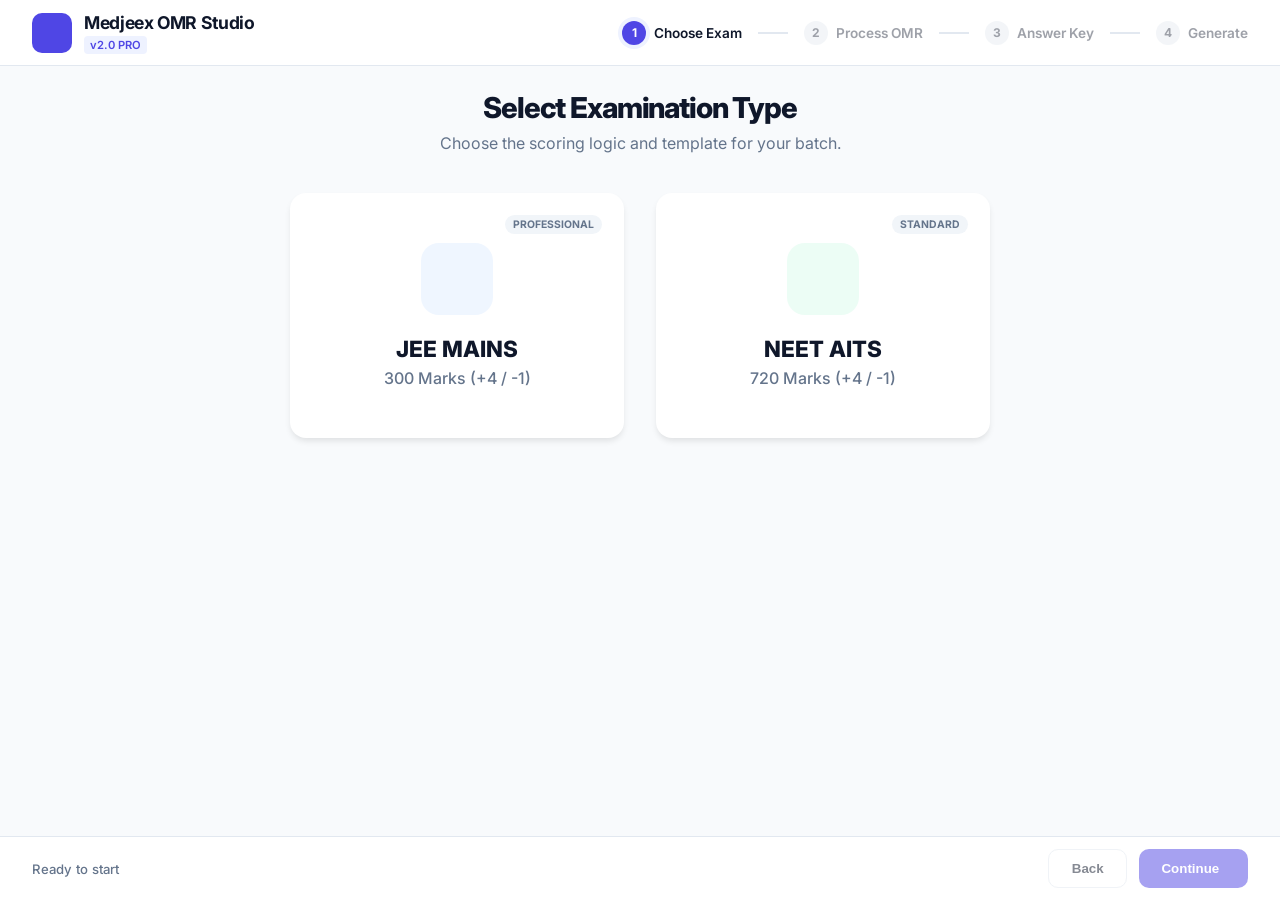
==== studio/index.html @ b01ce45a "feat: complete OMR studio with real-time calibration, template-based PDF generation, and frontend sc" ====
<!DOCTYPE html>
<html lang="en">
<head>
    <meta charset="UTF-8">
    <meta name="viewport" content="width=device-width, initial-scale=1.0">
    <title>Medjeex OMR Studio</title>
    <link href="https://fonts.googleapis.com/css2?family=Inter:wght@400;500;600;700;800&display=swap" rel="stylesheet">
    <script src="https://unpkg.com/lucide@latest"></script>
    <link rel="stylesheet" href="style.css">
</head>
<body>
    <div id="app" class="app-container">
        <!-- Header & Stepper -->
        <header class="header">
            <div class="brand">
                <div class="logo"><i data-lucide="scan-line"></i></div>
                <div class="brand-text">
                    <h1>Medjeex OMR Studio</h1>
                    <span class="version">v2.0 PRO</span>
                </div>
            </div>
            <nav class="stepper">
                <div class="step active" data-step="1">
                    <span class="step-num">1</span>
                    <span class="step-lbl">Choose Exam</span>
                </div>
                <div class="step-line"></div>
                <div class="step" data-step="2">
                    <span class="step-num">2</span>
                    <span class="step-lbl">Process OMR</span>
                </div>
                <div class="step-line"></div>
                <div class="step" data-step="3">
                    <span class="step-num">3</span>
                    <span class="step-lbl">Answer Key</span>
                </div>
                <div class="step-line"></div>
                <div class="step" data-step="4">
                    <span class="step-num">4</span>
                    <span class="step-lbl">Generate</span>
                </div>
            </nav>
        </header>

        <!-- Main Workspace -->
        <main id="main-content" class="content">
            <!-- Step 1: Choose Exam -->
            <section id="step-1" class="step-section active">
                <div class="section-header">
                    <h2>Select Examination Type</h2>
                    <p>Choose the scoring logic and template for your batch.</p>
                </div>
                <div class="exam-grid">
                    <div class="exam-card" onclick="selectExam('JEE')">
                        <div class="exam-icon jee"><i data-lucide="atom"></i></div>
                        <h3>JEE MAINS</h3>
                        <p>300 Marks (+4 / -1)</p>
                        <div class="badge">Professional</div>
                    </div>
                    <div class="exam-card" onclick="selectExam('NEET')">
                        <div class="exam-icon neet"><i data-lucide="microscope"></i></div>
                        <h3>NEET AITS</h3>
                        <p>720 Marks (+4 / -1)</p>
                        <div class="badge">Standard</div>
                    </div>
                </div>
            </section>

            <!-- Step 2: Process OMR -->
            <section id="step-2" class="step-section">
                <div class="process-layout">
                    <!-- Col 1: File Sidebar -->
                    <aside class="file-sidebar">
                        <div id="drop-zone" class="drop-zone">
                            <i data-lucide="upload-cloud"></i>
                            <p>Drop OMR scans here</p>
                            <input type="file" id="file-input" multiple accept="image/*" hidden>
                            <button class="btn-ghost" onclick="document.getElementById('file-input').click()">Browse Files</button>
                        </div>
                        <div class="sidebar-meta">
                            <span class="sidebar-title">BATCH FILES</span>
                            <span id="file-count" class="file-count-badge">0</span>
                        </div>
                        <div id="file-list" class="file-list"></div>
                    </aside>

                    <!-- Col 2: OMR Preview -->
                    <div class="preview-col">
                        <div class="preview-topbar">
                            <h3 id="current-filename">No File Selected</h3>
                            <div class="zoom-controls">
                                <button class="zoom-btn" onclick="zoomIn()" title="Zoom In"><i data-lucide="zoom-in"></i></button>
                                <span id="zoom-level" class="zoom-label">100%</span>
                                <button class="zoom-btn" onclick="zoomOut()" title="Zoom Out"><i data-lucide="zoom-out"></i></button>
                                <button class="zoom-btn" onclick="zoomReset()" title="Fit"><i data-lucide="maximize-2"></i></button>
                            </div>
                        </div>
                        <div class="preview-viewport" id="preview-viewport">
                            <div id="loader" class="loader-overlay hidden">
                                <div class="spinner"></div>
                                <p>Processing...</p>
                            </div>
                            <div id="zoom-container" class="zoom-container">
                                <img id="omr-preview" src="" alt="Upload an OMR scan to begin" draggable="false">
                            </div>
                        </div>
                        <div class="calibration-bar">
                            <div class="cal-group">
                                <label>X Shift</label>
                                <input type="number" value="0" id="shift-x" class="cal-input">
                            </div>
                            <div class="cal-group">
                                <label>Y Shift</label>
                                <input type="number" value="0" id="shift-y" class="cal-input">
                            </div>
                            <button class="btn-primary compact" onclick="reprocessImage()">
                                <i data-lucide="refresh-cw"></i> Reprocess
                            </button>
                            <button class="btn-secondary compact" onclick="applyToAll()">Apply All</button>
                        </div>
                    </div>

                    <!-- Col 3: Answer Panel -->
                    <div class="answer-col">
                        <div class="answer-topbar">
                            <div class="answer-title">
                                <i data-lucide="clipboard-list"></i>
                                <span>Detected Answers</span>
                            </div>
                            <button class="btn-save" onclick="saveAnswerEdits()">
                                <i data-lucide="save"></i> Save
                            </button>
                        </div>
                        <div id="answer-panel" class="answer-panel">
                            <div class="answer-empty">
                                <i data-lucide="scan"></i>
                                <p>Upload and process an OMR sheet to see detected answers here.</p>
                            </div>
                        </div>
                    </div>
                </div>
            </section>

            <!-- Step 3: Answer Key -->
            <section id="step-3" class="step-section">
                <div class="section-header">
                    <h2>Upload Answer Key</h2>
                    <p>Upload a JSON file with the correct answers for scoring.</p>
                </div>
                <div class="answer-key-workspace">
                    <div id="key-upload-zone" class="key-upload-zone">
                        <i data-lucide="file-json"></i>
                        <h3>Drop Answer Key JSON</h3>
                        <p>or click to browse</p>
                        <input type="file" id="key-file-input" accept=".json" hidden>
                        <button class="btn-ghost" onclick="document.getElementById('key-file-input').click()">Choose File</button>
                    </div>
                    <div id="key-preview" class="key-preview hidden">
                        <div class="key-preview-header">
                            <div class="key-file-info">
                                <i data-lucide="check-circle-2" class="text-success"></i>
                                <span id="key-filename">answer_key.json</span>
                            </div>
                            <button class="btn-ghost" onclick="clearAnswerKey()">
                                <i data-lucide="x"></i> Remove
                            </button>
                        </div>
                        <div id="key-content" class="key-content"></div>
                    </div>
                </div>
            </section>

            <!-- Step 4: Generate Report -->
            <section id="step-4" class="step-section">
                <div class="report-summary-card">
                    <div class="summary-header">
                        <h2>Final Result Generation</h2>
                        <input type="text" id="exam-name" placeholder="Enter Mock Test Name (e.g. JEE-01)" class="exam-input">
                    </div>
                    <div class="stats-grid">
                        <div class="stat-card">
                            <span class="stat-lbl">Processed</span>
                            <span class="stat-val" id="stat-total">0</span>
                        </div>
                        <div class="stat-card">
                            <span class="stat-lbl">Average</span>
                            <span class="stat-val" id="stat-avg">--</span>
                        </div>
                        <div class="stat-card">
                            <span class="stat-lbl">Top Score</span>
                            <span class="stat-val" id="stat-top">--</span>
                        </div>
                    </div>
                    <div class="final-actions">
                        <button class="btn-primary large" onclick="calculateFinal()">
                            <i data-lucide="zap"></i> Calculate & Generate Reports
                        </button>
                        <div id="export-buttons" class="export-row hidden">
                            <button class="btn-success" onclick="downloadLeaderboard()"><i data-lucide="table"></i> Download Leaderboard (CSV)</button>
                            <button class="btn-success" onclick="downloadScoreCards()"><i data-lucide="file-text"></i> Download Scorecards (PDF)</button>
                        </div>
                    </div>
                </div>
            </section>
        </main>

        <!-- Footer -->
        <footer class="app-footer">
            <div class="footer-left">
                <span id="status-text">Ready to start</span>
            </div>
            <div class="footer-right">
                <button id="btn-back" class="btn-secondary" onclick="prevStep()" disabled>Back</button>
                <button id="btn-next" class="btn-primary" onclick="nextStep()" disabled>Continue <i data-lucide="chevron-right"></i></button>
            </div>
        </footer>
    </div>
    <script src="script.js"></script>
</body>
</html>
---- studio/style.css ----
:root {
    --primary: #4f46e5;
    --primary-hover: #4338ca;
    --primary-light: #eef2ff;
    --bg-app: #f8fafc;
    --bg-card: #ffffff;
    --text-main: #0f172a;
    --text-muted: #64748b;
    --border: #e2e8f0;
    --success: #10b981;
    --danger: #ef4444;
    --radius-lg: 16px;
    --radius-md: 12px;
    --shadow-sm: 0 1px 2px 0 rgb(0 0 0 / 0.05);
    --shadow-md: 0 4px 6px -1px rgb(0 0 0 / 0.1);
    --shadow-xl: 0 20px 25px -5px rgb(0 0 0 / 0.1);
}

* { box-sizing: border-box; margin: 0; padding: 0; }

body {
    font-family: 'Inter', sans-serif;
    background-color: var(--bg-app);
    color: var(--text-main);
    overflow: hidden;
    height: 100vh;
}

.app-container {
    display: flex;
    flex-direction: column;
    height: 100vh;
}

/* ===== HEADER & STEPPER ===== */
.header {
    background: white;
    padding: 0.75rem 2rem;
    display: flex;
    justify-content: space-between;
    align-items: center;
    border-bottom: 1px solid var(--border);
    z-index: 100;
}

.brand { display: flex; align-items: center; gap: 0.75rem; }
.logo {
    width: 40px; height: 40px;
    background: var(--primary); color: white;
    border-radius: 10px;
    display: flex; align-items: center; justify-content: center;
}
.brand h1 { font-size: 1.1rem; font-weight: 700; letter-spacing: -0.02em; }
.version {
    font-size: 0.7rem; background: var(--primary-light); color: var(--primary);
    padding: 2px 6px; border-radius: 4px; font-weight: 600;
}

.stepper { display: flex; align-items: center; gap: 1rem; }
.step { display: flex; align-items: center; gap: 0.5rem; opacity: 0.4; transition: all 0.3s ease; }
.step.active { opacity: 1; }
.step-num {
    width: 24px; height: 24px; border-radius: 50%; background: var(--border);
    display: flex; align-items: center; justify-content: center;
    font-size: 0.75rem; font-weight: 700;
}
.step.active .step-num { background: var(--primary); color: white; box-shadow: 0 0 0 4px var(--primary-light); }
.step-lbl { font-size: 0.85rem; font-weight: 600; }
.step-line { width: 30px; height: 2px; background: var(--border); }

/* ===== CONTENT ===== */
.content { flex: 1; padding: 1.5rem 2rem; overflow-y: auto; position: relative; }
.step-section { display: none; animation: slideUp 0.35s cubic-bezier(0.16, 1, 0.3, 1); }
.step-section.active { display: block; }
@keyframes slideUp { from { opacity: 0; transform: translateY(12px); } to { opacity: 1; transform: translateY(0); } }

.section-header { text-align: center; margin-bottom: 2.5rem; }
.section-header h2 { font-size: 1.8rem; font-weight: 800; letter-spacing: -0.04em; margin-bottom: 0.5rem; }
.section-header p { color: var(--text-muted); }

/* ===== STEP 1: EXAM CARDS ===== */
.exam-grid { display: grid; grid-template-columns: repeat(2, 1fr); gap: 2rem; max-width: 700px; margin: 0 auto; }
.exam-card {
    background: white; padding: 3rem; border-radius: var(--radius-lg);
    border: 2px solid transparent; text-align: center; cursor: pointer;
    transition: all 0.3s cubic-bezier(0.4, 0, 0.2, 1);
    box-shadow: var(--shadow-md); position: relative;
}
.exam-card:hover { transform: translateY(-6px); box-shadow: var(--shadow-xl); border-color: var(--primary); }
.exam-card.selected { border-color: var(--primary); background: #f5f3ff; }
.exam-icon {
    width: 72px; height: 72px; border-radius: 18px; margin: 0 auto 1.25rem;
    display: flex; align-items: center; justify-content: center; font-size: 1.8rem;
}
.exam-icon.jee { background: #eff6ff; color: #3b82f6; }
.exam-icon.neet { background: #ecfdf5; color: #10b981; }
.exam-card h3 { font-size: 1.4rem; font-weight: 800; margin-bottom: 0.4rem; }
.exam-card p { color: var(--text-muted); font-weight: 500; }
.badge {
    position: absolute; top: 1.25rem; right: 1.25rem;
    font-size: 0.65rem; font-weight: 700; text-transform: uppercase;
    padding: 3px 8px; border-radius: 20px; background: #f1f5f9; color: var(--text-muted);
}

/* ===== STEP 2: 3-COLUMN PROCESS LAYOUT ===== */
.process-layout {
    display: grid;
    grid-template-columns: 240px 1fr 340px;
    gap: 1rem;
    height: calc(100vh - 160px);
}

/* -- Col 1: File Sidebar -- */
.file-sidebar {
    background: white;
    border-radius: var(--radius-md);
    border: 1px solid var(--border);
    display: flex;
    flex-direction: column;
    overflow: hidden;
}

.drop-zone {
    margin: 0.75rem;
    padding: 1.25rem;
    border: 2px dashed var(--border);
    border-radius: var(--radius-md);
    text-align: center;
    background: var(--bg-app);
    cursor: pointer;
    transition: border-color 0.3s;
}
.drop-zone:hover { border-color: var(--primary); }
.drop-zone i { display: block; margin: 0 auto 0.5rem; color: var(--primary); }
.drop-zone p { font-size: 0.8rem; font-weight: 600; color: var(--text-muted); margin-bottom: 0.5rem; }

.btn-ghost {
    background: none; border: 1px solid var(--border); padding: 0.4rem 0.8rem;
    border-radius: 8px; font-size: 0.75rem; font-weight: 600;
    cursor: pointer; transition: all 0.2s;
}
.btn-ghost:hover { border-color: var(--primary); color: var(--primary); }

.sidebar-meta {
    padding: 0.75rem 1rem;
    display: flex; justify-content: space-between; align-items: center;
    border-bottom: 1px solid var(--border);
}
.sidebar-title { font-size: 0.7rem; font-weight: 700; letter-spacing: 0.05em; color: var(--text-muted); }
.file-count-badge {
    font-size: 0.7rem; font-weight: 700;
    background: var(--primary-light); color: var(--primary);
    padding: 2px 8px; border-radius: 10px;
}

.file-list { flex: 1; overflow-y: auto; padding: 0.25rem 0.5rem; }
.file-item {
    display: flex; align-items: center; gap: 0.6rem;
    padding: 0.6rem 0.75rem; border-radius: 8px; cursor: pointer;
    transition: background 0.15s; font-size: 0.82rem;
}
.file-item:hover { background: #f8fafc; }
.file-item.active { background: var(--primary-light); color: var(--primary); font-weight: 600; }
.file-info { display: flex; align-items: center; gap: 0.5rem; }
.text-success { color: var(--success); }

/* -- Col 2: Preview -- */
.preview-col {
    background: white;
    border-radius: var(--radius-md);
    border: 1px solid var(--border);
    display: flex;
    flex-direction: column;
    overflow: hidden;
}

.preview-topbar {
    padding: 0.6rem 1rem;
    border-bottom: 1px solid var(--border);
    display: flex; justify-content: space-between; align-items: center;
}
.preview-topbar h3 { font-size: 0.85rem; font-weight: 600; }

.zoom-controls { display: flex; align-items: center; gap: 0.3rem; }
.zoom-btn {
    width: 28px; height: 28px;
    display: flex; align-items: center; justify-content: center;
    background: #f1f5f9; border: 1px solid var(--border); border-radius: 6px;
    cursor: pointer; transition: all 0.15s; color: var(--text-muted);
}
.zoom-btn:hover { background: var(--primary-light); color: var(--primary); border-color: var(--primary); }
.zoom-label {
    font-size: 0.7rem; font-weight: 700; color: var(--text-muted);
    min-width: 36px; text-align: center;
}

.preview-viewport {
    flex: 1;
    background: #f1f5f9;
    overflow: hidden;
    position: relative;
    cursor: grab;
}
.preview-viewport:active { cursor: grabbing; }

.zoom-container {
    transform-origin: 0 0;
    transition: none;
    position: absolute;
    top: 0; left: 0;
}

#omr-preview {
    display: block;
    user-select: none;
    -webkit-user-drag: none;
}

.calibration-bar {
    display: flex; align-items: center; gap: 1rem;
    padding: 0.6rem 1rem;
    border-top: 1px solid var(--border);
    background: #fafbfc;
}
.cal-group { display: flex; align-items: center; gap: 0.5rem; flex: 1; }
.cal-group label { font-size: 0.72rem; font-weight: 700; color: var(--text-muted); white-space: nowrap; }
.cal-input {
    width: 64px; padding: 0.35rem 0.5rem;
    border: 1.5px solid var(--border); border-radius: 6px;
    font-size: 0.8rem; font-weight: 700; text-align: center;
    font-family: 'Inter', sans-serif;
    transition: border-color 0.2s;
}
.cal-input:focus { border-color: var(--primary); outline: none; background: var(--primary-light); }
.btn-primary.compact, .btn-secondary.compact {
    padding: 0.45rem 0.9rem; font-size: 0.75rem; border-radius: 8px;
}

/* -- Col 3: Answer Panel -- */
.answer-col {
    background: white;
    border-radius: var(--radius-md);
    border: 1px solid var(--border);
    display: flex;
    flex-direction: column;
    overflow: hidden;
}

.answer-topbar {
    padding: 0.6rem 1rem;
    display: flex; justify-content: space-between; align-items: center;
    border-bottom: 1px solid var(--border);
}
.answer-title { display: flex; align-items: center; gap: 0.5rem; font-size: 0.8rem; font-weight: 700; color: var(--primary); }
.btn-save {
    background: var(--primary); color: white; border: none;
    padding: 0.35rem 0.75rem; border-radius: 6px;
    font-size: 0.72rem; font-weight: 600; cursor: pointer;
    display: flex; align-items: center; gap: 0.3rem;
    transition: background 0.2s;
}
.btn-save:hover { background: var(--primary-hover); }

.answer-panel { flex: 1; overflow-y: auto; padding: 0.5rem; }

.answer-empty {
    display: flex; flex-direction: column; align-items: center; justify-content: center;
    height: 100%; gap: 0.75rem; color: var(--text-muted); text-align: center; padding: 2rem;
}
.answer-empty i { width: 40px; height: 40px; opacity: 0.3; }
.answer-empty p { font-size: 0.82rem; }

.subject-section { margin-bottom: 0.5rem; }
.subject-header {
    padding: 0.5rem 0.75rem;
    font-size: 0.72rem; font-weight: 700; text-transform: uppercase; letter-spacing: 0.05em;
    color: var(--primary); background: var(--primary-light); border-radius: 6px;
    margin-bottom: 0.25rem;
    display: flex; justify-content: space-between; align-items: center;
}
.subject-count { font-size: 0.65rem; color: var(--text-muted); font-weight: 600; text-transform: none; letter-spacing: 0; }

.q-row {
    display: flex; align-items: center; gap: 0.4rem;
    padding: 0.35rem 0.5rem; border-radius: 6px;
    transition: background 0.1s;
}
.q-row:hover { background: #f8fafc; }

.q-label {
    font-size: 0.72rem; font-weight: 700; color: var(--text-muted);
    width: 28px; text-align: right; flex-shrink: 0;
}

.option-pills { display: flex; gap: 0.25rem; flex: 1; }
.pill {
    width: 28px; height: 24px;
    border: 1.5px solid var(--border); border-radius: 5px;
    font-size: 0.7rem; font-weight: 700; color: var(--text-muted);
    display: flex; align-items: center; justify-content: center;
    cursor: pointer; transition: all 0.15s; background: white;
}
.pill:hover { border-color: var(--primary); color: var(--primary); background: var(--primary-light); }
.pill.selected {
    background: var(--primary); color: white; border-color: var(--primary);
}

.q-status {
    font-size: 0.62rem; font-weight: 700; text-transform: uppercase;
    padding: 2px 6px; border-radius: 4px; flex-shrink: 0;
}
.q-status.skipped { background: #f1f5f9; color: #94a3b8; }
.q-status.invalid { background: #fef2f2; color: #ef4444; }

.num-input {
    flex: 1; padding: 0.3rem 0.5rem;
    border: 1.5px solid var(--border); border-radius: 5px;
    font-size: 0.78rem; font-weight: 600;
    font-family: 'Inter', sans-serif;
    transition: border-color 0.2s;
}
.num-input:focus { border-color: var(--primary); outline: none; background: var(--primary-light); }
.num-input::placeholder { color: #cbd5e1; font-weight: 500; }

.q-type-badge {
    font-size: 0.58rem; font-weight: 800; text-transform: uppercase;
    padding: 2px 5px; border-radius: 4px;
    background: #fef3c7; color: #b45309; flex-shrink: 0;
}


/* ===== LOADER ===== */
.loader-overlay {
    position: absolute; inset: 0;
    background: rgba(255, 255, 255, 0.85);
    display: flex; flex-direction: column; align-items: center; justify-content: center;
    z-index: 10; gap: 0.75rem;
    backdrop-filter: blur(4px);
}
.spinner {
    width: 28px; height: 28px;
    border: 3px solid #e2e8f0; border-top-color: var(--primary);
    border-radius: 50%; animation: spin 0.8s linear infinite;
}
.spinner.small { width: 16px; height: 16px; border-width: 2px; }
@keyframes spin { to { transform: rotate(360deg); } }
.hidden { display: none !important; }

/* ===== STEP 3: ANSWER KEY UPLOAD ===== */
.answer-key-workspace {
    max-width: 700px; margin: 0 auto;
}

.key-upload-zone {
    background: white; border: 2px dashed var(--border);
    border-radius: var(--radius-lg); padding: 3rem;
    text-align: center; cursor: pointer;
    transition: all 0.3s;
}
.key-upload-zone:hover { border-color: var(--primary); background: var(--primary-light); }
.key-upload-zone i { display: block; margin: 0 auto 1rem; color: var(--primary); width: 48px; height: 48px; }
.key-upload-zone h3 { font-size: 1.1rem; font-weight: 700; margin-bottom: 0.3rem; }
.key-upload-zone p { color: var(--text-muted); font-size: 0.85rem; margin-bottom: 1rem; }

.key-preview {
    background: white; border-radius: var(--radius-lg);
    border: 1px solid var(--border); overflow: hidden;
    box-shadow: var(--shadow-md);
}
.key-preview-header {
    padding: 0.75rem 1.25rem; display: flex;
    justify-content: space-between; align-items: center;
    border-bottom: 1px solid var(--border); background: #f8fafc;
}
.key-file-info { display: flex; align-items: center; gap: 0.5rem; font-weight: 600; font-size: 0.85rem; }
.key-content { padding: 1rem; max-height: 400px; overflow-y: auto; }

.key-subject-section { margin-bottom: 1rem; }
.key-subject-header {
    font-size: 0.72rem; font-weight: 700; text-transform: uppercase; letter-spacing: 0.05em;
    color: var(--primary); background: var(--primary-light);
    padding: 0.4rem 0.75rem; border-radius: 6px; margin-bottom: 0.4rem;
}
.key-grid {
    display: grid; grid-template-columns: repeat(auto-fill, minmax(60px, 1fr));
    gap: 0.3rem;
}
.key-cell {
    display: flex; flex-direction: column; align-items: center;
    padding: 0.3rem; background: #f8fafc; border-radius: 6px;
    border: 1px solid var(--border);
}
.key-cell-q { font-size: 0.65rem; font-weight: 700; color: var(--text-muted); }
.key-cell-a { font-size: 0.82rem; font-weight: 800; color: var(--primary); }
#answer-grid { width: 100%; border-collapse: collapse; }
#answer-grid th {
    text-align: left; padding: 0.75rem 1rem; background: #f8fafc;
    font-size: 0.7rem; text-transform: uppercase; color: var(--text-muted);
}
#answer-grid td { padding: 0.4rem 1rem; border-bottom: 1px solid var(--border); }
.q-num { font-weight: 700; color: var(--text-muted); width: 40px; }
.answer-select {
    padding: 0.35rem 0.5rem; border: 1px solid var(--border); border-radius: 6px;
    font-weight: 600; font-size: 0.85rem; cursor: pointer;
}

/* ===== STEP 4: REPORT ===== */
.report-summary-card {
    background: white; padding: 3rem; border-radius: var(--radius-lg);
    box-shadow: var(--shadow-xl); text-align: center; max-width: 700px; margin: 0 auto;
}
.exam-input {
    width: 100%; max-width: 400px; padding: 0.9rem;
    border: 2px solid var(--border); border-radius: var(--radius-md);
    margin: 1.5rem 0; font-size: 1rem; font-weight: 600; text-align: center;
}
.exam-input:focus { border-color: var(--primary); outline: none; }
.stats-grid { display: grid; grid-template-columns: repeat(3, 1fr); gap: 1.5rem; margin: 2rem 0; }
.stat-card { padding: 1.5rem; background: #f8fafc; border-radius: var(--radius-md); }
.stat-lbl { display: block; font-size: 0.8rem; color: var(--text-muted); font-weight: 600; margin-bottom: 0.4rem; }
.stat-val { font-size: 2.2rem; font-weight: 800; color: var(--primary); }
.final-actions { margin-top: 2rem; display: flex; flex-direction: column; align-items: center; gap: 1.25rem; }
.export-row { display: flex; gap: 1rem; }
.btn-success {
    background: var(--success); color: white; border: none;
    padding: 0.7rem 1.2rem; border-radius: 10px;
    font-weight: 600; cursor: pointer; display: flex; align-items: center; gap: 0.4rem;
    transition: opacity 0.2s;
}
.btn-success:hover { opacity: 0.9; }

/* ===== BUTTONS ===== */
.btn-primary {
    background: var(--primary); color: white; border: none;
    padding: 0.7rem 1.4rem; border-radius: 10px; font-weight: 600;
    cursor: pointer; transition: all 0.2s;
    display: flex; align-items: center; justify-content: center; gap: 0.4rem;
}
.btn-primary:hover:not(:disabled) { background: var(--primary-hover); }
.btn-primary.large { padding: 1rem 2rem; font-size: 1rem; }

.btn-secondary {
    background: white; color: var(--text-main); border: 1px solid var(--border);
    padding: 0.7rem 1.4rem; border-radius: 10px; font-weight: 600;
    cursor: pointer; transition: all 0.2s;
}
.btn-secondary:hover:not(:disabled) { background: #f8fafc; }

.btn-primary:disabled, .btn-secondary:disabled { opacity: 0.5; cursor: not-allowed; }

/* ===== FOOTER ===== */
.app-footer {
    background: white; padding: 0.75rem 2rem;
    display: flex; justify-content: space-between; align-items: center;
    border-top: 1px solid var(--border);
}
.footer-right { display: flex; gap: 0.75rem; }
#status-text { font-size: 0.82rem; font-weight: 500; color: var(--text-muted); }
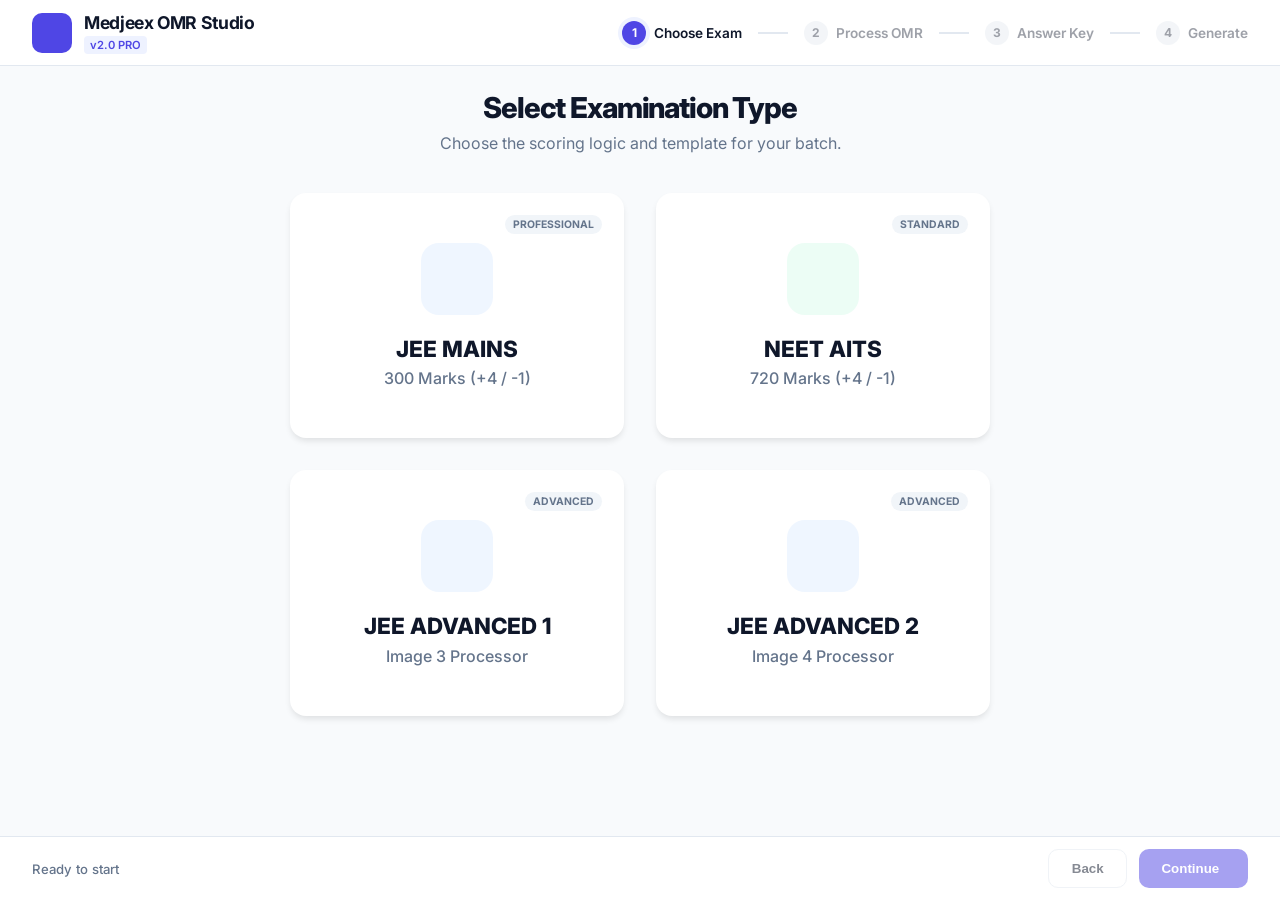
==== commit 67dd3d5c: "added jee advanced omr score cards and updated the studio to handle omrs" ====
--- a/studio/index.html
+++ b/studio/index.html
@@ -6,13 +6,27 @@
     <title>Medjeex OMR Studio</title>
     <link href="https://fonts.googleapis.com/css2?family=Inter:wght@400;500;600;700;800&display=swap" rel="stylesheet">
     <script src="https://unpkg.com/lucide@latest"></script>
+    <script src="https://cdnjs.cloudflare.com/ajax/libs/jszip/3.10.1/jszip.min.js"></script>
+    <script src="https://cdnjs.cloudflare.com/ajax/libs/FileSaver.js/2.0.5/FileSaver.min.js"></script>
     <link rel="stylesheet" href="style.css">
 </head>
 <body>
+    <!-- Global Progress Loader Overlay -->
+    <div id="global-loader" class="global-loader hidden">
+        <div class="loader-card">
+            <div class="spinner"></div>
+            <h3 id="global-loader-title">Generating PDFs</h3>
+            <p id="global-loader-msg">Preparing documents, please wait...</p>
+            <div class="progress-container">
+                <div id="global-loader-progress" class="progress-bar"></div>
+            </div>
+        </div>
+    </div>
+
     <div id="app" class="app-container">
         <!-- Header & Stepper -->
         <header class="header">
-            <div class="brand">
+            <div class="brand" onclick="goToStep(1)" style="cursor: pointer;">
                 <div class="logo"><i data-lucide="scan-line"></i></div>
                 <div class="brand-text">
                     <h1>Medjeex OMR Studio</h1>
@@ -63,6 +77,18 @@
                         <p>720 Marks (+4 / -1)</p>
                         <div class="badge">Standard</div>
                     </div>
+                    <div class="exam-card" onclick="selectExam('JEE_ADV_1')">
+                        <div class="exam-icon jee"><i data-lucide="flask-conical"></i></div>
+                        <h3>JEE ADVANCED 1</h3>
+                        <p>Image 3 Processor</p>
+                        <div class="badge">Advanced</div>
+                    </div>
+                    <div class="exam-card" onclick="selectExam('JEE_ADV_2')">
+                        <div class="exam-icon jee"><i data-lucide="binary"></i></div>
+                        <h3>JEE ADVANCED 2</h3>
+                        <p>Image 4 Processor</p>
+                        <div class="badge">Advanced</div>
+                    </div>
                 </div>
             </section>
 
@@ -73,8 +99,8 @@
                     <aside class="file-sidebar">
                         <div id="drop-zone" class="drop-zone">
                             <i data-lucide="upload-cloud"></i>
-                            <p>Drop OMR scans here</p>
-                            <input type="file" id="file-input" multiple accept="image/*" hidden>
+                            <p>Drop OMR scans or JSONs here</p>
+                            <input type="file" id="file-input" multiple accept="image/*,.json" hidden>
                             <button class="btn-ghost" onclick="document.getElementById('file-input').click()">Browse Files</button>
                         </div>
                         <div class="sidebar-meta">
@@ -87,7 +113,11 @@
                     <!-- Col 2: OMR Preview -->
                     <div class="preview-col">
                         <div class="preview-topbar">
-                            <h3 id="current-filename">No File Selected</h3>
+                            <div class="filename-wrapper">
+                                <i data-lucide="user" class="name-icon"></i>
+                                <input type="text" id="student-name-input" class="student-name-input" placeholder="Enter Student Name" oninput="handleNameChange(this.value)">
+                                <i data-lucide="edit-3" class="edit-hint-icon"></i>
+                            </div>
                             <div class="zoom-controls">
                                 <button class="zoom-btn" onclick="zoomIn()" title="Zoom In"><i data-lucide="zoom-in"></i></button>
                                 <span id="zoom-level" class="zoom-label">100%</span>
@@ -127,9 +157,14 @@
                                 <i data-lucide="clipboard-list"></i>
                                 <span>Detected Answers</span>
                             </div>
-                            <button class="btn-save" onclick="saveAnswerEdits()">
-                                <i data-lucide="save"></i> Save
-                            </button>
+                            <div style="display: flex; gap: 0.5rem;">
+                                <button class="btn-ghost" style="padding: 0.35rem 0.6rem; display: inline-flex; align-items: center; gap: 0.3rem;" onclick="downloadActiveOMRJSON()" title="Download JSON of this OMR">
+                                    <i data-lucide="download"></i> JSON
+                                </button>
+                                <button class="btn-save" onclick="saveAnswerEdits()">
+                                    <i data-lucide="save"></i> Save
+                                </button>
+                            </div>
                         </div>
                         <div id="answer-panel" class="answer-panel">
                             <div class="answer-empty">
@@ -196,9 +231,46 @@
                             <i data-lucide="zap"></i> Calculate & Generate Reports
                         </button>
                         <div id="export-buttons" class="export-row hidden">
-                            <button class="btn-success" onclick="downloadLeaderboard()"><i data-lucide="table"></i> Download Leaderboard (CSV)</button>
-                            <button class="btn-success" onclick="downloadScoreCards()"><i data-lucide="file-text"></i> Download Scorecards (PDF)</button>
-                        </div>
+                            <button class="btn-success" onclick="downloadLeaderboard()"><i data-lucide="table"></i> Leaderboard (CSV)</button>
+                            <button class="btn-success" onclick="downloadLeaderboardPDF()"><i data-lucide="file-text"></i> Leaderboard (PDF)</button>
+                            <button class="btn-success" onclick="downloadScoreCards()"><i data-lucide="file-text"></i> Scorecards (PDF)</button>
+                            <button class="btn-success" onclick="downloadComparisonPDF()"><i data-lucide="trending-up"></i> Comparison Reports (PDF)</button>
+                            <button class="btn-primary" onclick="downloadFullReports()"><i data-lucide="layout"></i> Full Reports (Combined PDF)</button>
+                        </div>
+                        <button class="btn-secondary" style="margin-top: 20px;" onclick="window.location.reload()">
+                            <i data-lucide="refresh-cw"></i> Start New Batch (Reset)
+                        </button>
+                    </div>
+                </div>
+
+                <div id="leaderboard-details-container" class="leaderboard-details-card hidden">
+                    <div class="leaderboard-header">
+                        <h2>Student Rankings & Individual Reports</h2>
+                        <div class="leaderboard-actions">
+                            <input type="text" id="student-search" placeholder="Search student..." oninput="filterLeaderboard(this.value)">
+                            <button class="btn-primary" onclick="downloadAllIndividualZIP()">
+                                <i data-lucide="folder-archive"></i> Download All (ZIP)
+                            </button>
+                        </div>
+                    </div>
+                    <div class="table-wrapper">
+                        <table class="leaderboard-table">
+                            <thead>
+                                <tr>
+                                    <th>Rank</th>
+                                    <th>Name</th>
+                                    <th>Score</th>
+                                    <th>Accuracy</th>
+                                    <th>Correct</th>
+                                    <th>Incorrect</th>
+                                    <th>Skipped</th>
+                                    <th style="text-align: right;">Action</th>
+                                </tr>
+                            </thead>
+                            <tbody id="leaderboard-rows">
+                                <!-- Dynamic Rows -->
+                            </tbody>
+                        </table>
                     </div>
                 </div>
             </section>
--- a/studio/style.css
+++ b/studio/style.css
@@ -181,6 +181,60 @@
 }
 .preview-topbar h3 { font-size: 0.85rem; font-weight: 600; }
 
+/* Student Name Input */
+.filename-wrapper {
+    display: flex;
+    align-items: center;
+    gap: 0.75rem;
+    flex: 1;
+}
+.name-icon {
+    width: 18px;
+    height: 18px;
+    color: var(--primary);
+}
+.student-name-input {
+    background: #f1f5f9;
+    border: 1px dashed #cbd5e1;
+    font-size: 1.1rem;
+    font-weight: 700;
+    color: var(--text);
+    padding: 0.4rem 0.8rem;
+    border-radius: var(--radius-md);
+    width: 100%;
+    max-width: 400px;
+    transition: all 0.2s;
+    cursor: text;
+}
+.student-name-input:hover {
+    background: #e2e8f0;
+    border-color: var(--primary);
+}
+.student-name-input:focus {
+    background: white;
+    border-color: var(--primary);
+    outline: none;
+    box-shadow: 0 0 0 3px var(--primary-light);
+}
+.edit-hint-icon {
+    width: 14px;
+    height: 14px;
+    color: #94a3b8;
+    margin-left: -30px;
+    pointer-events: none;
+    opacity: 0.6;
+}
+.filename-wrapper:hover .edit-hint-icon {
+    color: var(--primary);
+    opacity: 1;
+}
+.student-name-input:focus {
+    background: white;
+    border-color: var(--primary);
+    outline: none;
+    box-shadow: 0 0 0 3px var(--primary-light);
+}
+
 .zoom-controls { display: flex; align-items: center; gap: 0.3rem; }
 .zoom-btn {
     width: 28px; height: 28px;
@@ -389,6 +443,12 @@
     display: flex; flex-direction: column; align-items: center;
     padding: 0.3rem; background: #f8fafc; border-radius: 6px;
     border: 1px solid var(--border);
+    cursor: pointer;
+    transition: all 0.2s ease;
+}
+.key-cell:hover {
+    border-color: var(--primary);
+    background: var(--primary-light);
 }
 .key-cell-q { font-size: 0.65rem; font-weight: 700; color: var(--text-muted); }
 .key-cell-a { font-size: 0.82rem; font-weight: 800; color: var(--primary); }
@@ -420,7 +480,7 @@
 .stat-lbl { display: block; font-size: 0.8rem; color: var(--text-muted); font-weight: 600; margin-bottom: 0.4rem; }
 .stat-val { font-size: 2.2rem; font-weight: 800; color: var(--primary); }
 .final-actions { margin-top: 2rem; display: flex; flex-direction: column; align-items: center; gap: 1.25rem; }
-.export-row { display: flex; gap: 1rem; }
+.export-row { display: flex; gap: 1rem; flex-wrap: wrap; justify-content: center; }
 .btn-success {
     background: var(--success); color: white; border: none;
     padding: 0.7rem 1.2rem; border-radius: 10px;
@@ -456,3 +516,226 @@
 }
 .footer-right { display: flex; gap: 0.75rem; }
 #status-text { font-size: 0.82rem; font-weight: 500; color: var(--text-muted); }
+
+/* ===== GLOBAL PROGRESS LOADER & ZIP GENERATION ===== */
+.global-loader {
+    position: fixed;
+    inset: 0;
+    background: rgba(15, 23, 42, 0.6);
+    backdrop-filter: blur(8px);
+    display: flex;
+    align-items: center;
+    justify-content: center;
+    z-index: 9999;
+}
+.loader-card {
+    background: var(--bg-card);
+    padding: 2.5rem;
+    border-radius: var(--radius-lg);
+    box-shadow: var(--shadow-xl);
+    width: 400px;
+    text-align: center;
+    border: 1px solid var(--border);
+    animation: scaleUp 0.3s cubic-bezier(0.16, 1, 0.3, 1);
+}
+@keyframes scaleUp {
+    from { opacity: 0; transform: scale(0.95); }
+    to { opacity: 1; transform: scale(1); }
+}
+.loader-card .spinner {
+    margin: 0 auto 1.5rem;
+    width: 40px;
+    height: 40px;
+}
+.loader-card h3 {
+    font-size: 1.25rem;
+    font-weight: 700;
+    margin-bottom: 0.5rem;
+}
+.loader-card p {
+    color: var(--text-muted);
+    font-size: 0.875rem;
+    margin-bottom: 1.25rem;
+}
+.progress-container {
+    width: 100%;
+    background-color: var(--border);
+    border-radius: 10px;
+    height: 8px;
+    overflow: hidden;
+}
+.progress-bar {
+    height: 100%;
+    background: linear-gradient(90deg, var(--primary) 0%, #a855f7 100%);
+    width: 0%;
+    transition: width 0.3s ease;
+}
+
+/* ===== LEADERBOARD DETAILS CARD ===== */
+.leaderboard-details-card {
+    background: white;
+    padding: 2rem;
+    border-radius: var(--radius-lg);
+    box-shadow: var(--shadow-md);
+    max-width: 900px;
+    margin: 2rem auto 0;
+    border: 1px solid var(--border);
+    text-align: left;
+}
+.leaderboard-header {
+    display: flex;
+    justify-content: space-between;
+    align-items: center;
+    margin-bottom: 1.5rem;
+    gap: 1rem;
+}
+.leaderboard-header h2 {
+    font-size: 1.3rem;
+    font-weight: 800;
+    letter-spacing: -0.02em;
+    margin-bottom: 0;
+}
+.leaderboard-actions {
+    display: flex;
+    gap: 0.75rem;
+    align-items: center;
+}
+#student-search {
+    padding: 0.5rem 0.8rem;
+    border: 1.5px solid var(--border);
+    border-radius: 8px;
+    font-size: 0.875rem;
+    font-weight: 500;
+    outline: none;
+    width: 200px;
+    transition: border-color 0.2s;
+}
+#student-search:focus {
+    border-color: var(--primary);
+}
+.table-wrapper {
+    overflow-x: auto;
+    border: 1px solid var(--border);
+    border-radius: var(--radius-md);
+}
+.leaderboard-table {
+    width: 100%;
+    border-collapse: collapse;
+    font-size: 0.875rem;
+}
+.leaderboard-table th {
+    background: #f8fafc;
+    padding: 0.75rem 1rem;
+    font-weight: 600;
+    text-align: left;
+    color: var(--text-muted);
+    border-bottom: 1.5px solid var(--border);
+    font-size: 0.75rem;
+    text-transform: uppercase;
+    letter-spacing: 0.05em;
+}
+.leaderboard-table td {
+    padding: 0.75rem 1rem;
+    border-bottom: 1px solid var(--border);
+    vertical-align: middle;
+}
+.leaderboard-table tr:last-child td {
+    border-bottom: none;
+}
+.leaderboard-table tr:hover td {
+    background-color: #f8fafc;
+}
+.rank-badge {
+    display: inline-flex;
+    align-items: center;
+    justify-content: center;
+    width: 24px;
+    height: 24px;
+    border-radius: 50%;
+    font-weight: 700;
+    font-size: 0.75rem;
+}
+.rank-1 {
+    background: #fef3c7;
+    color: #d97706;
+    border: 1px solid #fde68a;
+}
+.rank-2 {
+    background: #f1f5f9;
+    color: #475569;
+    border: 1px solid #e2e8f0;
+}
+.rank-3 {
+    background: #ffedd5;
+    color: #ea580c;
+    border: 1px solid #fed7aa;
+}
+.rank-other {
+    color: var(--text-muted);
+    font-weight: 600;
+    padding-left: 6px;
+}
+.btn-action {
+    background: var(--primary-light);
+    color: var(--primary);
+    border: none;
+    padding: 0.4rem 0.8rem;
+    border-radius: 6px;
+    font-size: 0.75rem;
+    font-weight: 600;
+    cursor: pointer;
+    display: inline-flex;
+    align-items: center;
+    gap: 0.3rem;
+    transition: all 0.2s;
+}
+.btn-action:hover {
+    background: var(--primary);
+    color: white;
+}
+
+/* ===== JSON PREVIEW PLACEHOLDER ===== */
+.json-placeholder-overlay {
+    display: none;
+    flex-direction: column;
+    align-items: center;
+    justify-content: center;
+    height: 100%;
+    width: 100%;
+    background: #f8fafc;
+    color: var(--text-main);
+    text-align: center;
+    padding: 2rem;
+    animation: scaleUp 0.3s cubic-bezier(0.16, 1, 0.3, 1);
+}
+.json-placeholder-icon {
+    width: 64px;
+    height: 64px;
+    color: var(--primary);
+    margin-bottom: 1.5rem;
+    animation: bounce 2s infinite;
+}
+@keyframes bounce {
+    0%, 100% { transform: translateY(0); }
+    50% { transform: translateY(-10px); }
+}
+.json-placeholder-overlay h3 {
+    font-size: 1.3rem;
+    font-weight: 700;
+    margin-bottom: 0.5rem;
+}
+.json-placeholder-overlay p {
+    color: var(--text-muted);
+    font-size: 0.9rem;
+    margin-bottom: 1.5rem;
+}
+.json-placeholder-badge {
+    background: var(--primary-light);
+    color: var(--primary);
+    padding: 0.4rem 1rem;
+    border-radius: 20px;
+    font-size: 0.8rem;
+    font-weight: 700;
+    border: 1px solid var(--border);
+}
+
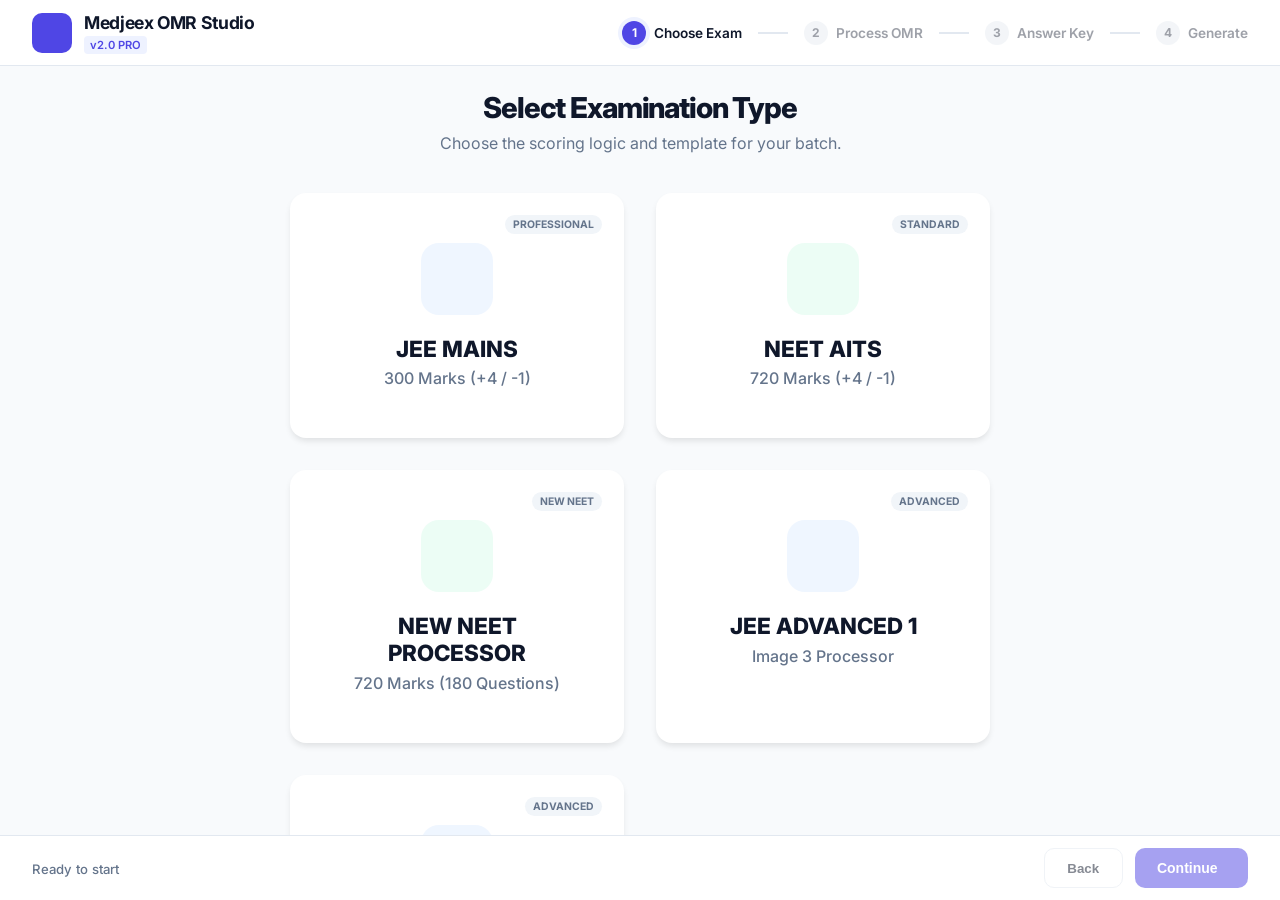
==== commit 503d510b: "feat(omr-engine): update templates, bulk generation scripts, and add neet dropper processor with stu" ====
--- a/studio/index.html
+++ b/studio/index.html
@@ -77,6 +77,12 @@
                         <p>720 Marks (+4 / -1)</p>
                         <div class="badge">Standard</div>
                     </div>
+                    <div class="exam-card" onclick="selectExam('NEW_NEET')">
+                        <div class="exam-icon neet"><i data-lucide="sparkles"></i></div>
+                        <h3>NEW NEET PROCESSOR</h3>
+                        <p>720 Marks (180 Questions)</p>
+                        <div class="badge">New NEET</div>
+                    </div>
                     <div class="exam-card" onclick="selectExam('JEE_ADV_1')">
                         <div class="exam-icon jee"><i data-lucide="flask-conical"></i></div>
                         <h3>JEE ADVANCED 1</h3>
@@ -212,6 +218,23 @@
                         <h2>Final Result Generation</h2>
                         <input type="text" id="exam-name" placeholder="Enter Mock Test Name (e.g. JEE-01)" class="exam-input">
                     </div>
+
+                    <!-- Subject Max Marks Configuration -->
+                    <div class="subject-marks-card" id="subject-marks-card">
+                        <div class="subject-marks-header">
+                            <div class="subject-marks-title">
+                                <i data-lucide="sliders"></i>
+                                <span>Subject Max Marks</span>
+                            </div>
+                            <div class="total-marks-badge">
+                                Total: <span id="config-total-marks">720</span> Marks
+                            </div>
+                        </div>
+                        <div class="subject-marks-grid" id="subject-marks-grid">
+                            <!-- Populated dynamically -->
+                        </div>
+                    </div>
+
                     <div class="stats-grid">
                         <div class="stat-card">
                             <span class="stat-lbl">Processed</span>
--- a/studio/style.css
+++ b/studio/style.css
@@ -155,13 +155,41 @@
 
 .file-list { flex: 1; overflow-y: auto; padding: 0.25rem 0.5rem; }
 .file-item {
-    display: flex; align-items: center; gap: 0.6rem;
-    padding: 0.6rem 0.75rem; border-radius: 8px; cursor: pointer;
+    display: flex; align-items: center; justify-content: space-between; gap: 0.6rem;
+    padding: 0.5rem 0.75rem; border-radius: 8px; cursor: pointer;
     transition: background 0.15s; font-size: 0.82rem;
 }
 .file-item:hover { background: #f8fafc; }
 .file-item.active { background: var(--primary-light); color: var(--primary); font-weight: 600; }
-.file-info { display: flex; align-items: center; gap: 0.5rem; }
+.file-info { display: flex; align-items: center; gap: 0.5rem; flex: 1; min-width: 0; }
+.file-info span { overflow: hidden; text-overflow: ellipsis; white-space: nowrap; }
+
+.btn-remove-file {
+    background: transparent;
+    border: none;
+    color: #94a3b8;
+    cursor: pointer;
+    padding: 4px;
+    border-radius: 4px;
+    display: flex;
+    align-items: center;
+    justify-content: center;
+    opacity: 0.4;
+    transition: all 0.15s ease;
+    flex-shrink: 0;
+}
+.file-item:hover .btn-remove-file {
+    opacity: 0.8;
+}
+.btn-remove-file:hover {
+    color: var(--danger) !important;
+    background: rgba(239, 68, 68, 0.12);
+    opacity: 1 !important;
+}
+.btn-remove-file svg {
+    width: 13px;
+    height: 13px;
+}
 .text-success { color: var(--success); }
 
 /* -- Col 2: Preview -- */
@@ -479,24 +507,132 @@
 .stat-card { padding: 1.5rem; background: #f8fafc; border-radius: var(--radius-md); }
 .stat-lbl { display: block; font-size: 0.8rem; color: var(--text-muted); font-weight: 600; margin-bottom: 0.4rem; }
 .stat-val { font-size: 2.2rem; font-weight: 800; color: var(--primary); }
-.final-actions { margin-top: 2rem; display: flex; flex-direction: column; align-items: center; gap: 1.25rem; }
-.export-row { display: flex; gap: 1rem; flex-wrap: wrap; justify-content: center; }
+/* ===== SUBJECT MAX MARKS CONFIGURATION ===== */
+.subject-marks-card {
+    background: #f8fafc;
+    border: 1px solid var(--border);
+    border-radius: var(--radius-md);
+    padding: 1.25rem 1.5rem;
+    margin: 1.25rem auto 1.75rem;
+    max-width: 650px;
+    text-align: left;
+}
+.subject-marks-header {
+    display: flex;
+    justify-content: space-between;
+    align-items: center;
+    margin-bottom: 1rem;
+}
+.subject-marks-title {
+    display: flex;
+    align-items: center;
+    gap: 0.5rem;
+    font-size: 0.95rem;
+    font-weight: 700;
+    color: var(--text-main);
+}
+.total-marks-badge {
+    background: var(--bg-card);
+    border: 1px solid var(--border);
+    padding: 0.35rem 0.85rem;
+    border-radius: var(--radius-full);
+    font-size: 0.85rem;
+    font-weight: 600;
+    color: var(--primary);
+}
+.subject-marks-grid {
+    display: grid;
+    grid-template-columns: repeat(auto-fit, minmax(130px, 1fr));
+    gap: 1rem;
+}
+.subj-mark-item {
+    display: flex;
+    flex-direction: column;
+    gap: 0.35rem;
+}
+.subj-mark-lbl {
+    font-size: 0.78rem;
+    font-weight: 600;
+    color: var(--text-muted);
+    text-transform: uppercase;
+    letter-spacing: 0.04em;
+    white-space: nowrap;
+    overflow: hidden;
+    text-overflow: ellipsis;
+}
+.subj-mark-input-wrap {
+    display: flex;
+    align-items: center;
+    background: white;
+    border: 1.5px solid var(--border);
+    border-radius: var(--radius-sm);
+    padding: 0.4rem 0.6rem;
+    transition: border-color 0.2s, box-shadow 0.2s;
+}
+.subj-mark-input-wrap:focus-within {
+    border-color: var(--primary);
+    box-shadow: 0 0 0 3px rgba(37, 99, 235, 0.1);
+}
+.subj-mark-input {
+    width: 100%;
+    border: none;
+    outline: none;
+    font-size: 0.95rem;
+    font-weight: 700;
+    color: var(--text-main);
+    background: transparent;
+}
+.subj-mark-suffix {
+    font-size: 0.75rem;
+    font-weight: 600;
+    color: var(--text-muted);
+    margin-left: 0.25rem;
+}
+
+/* ===== BUTTONS ===== */
+.final-actions {
+    margin-top: 2rem;
+    display: flex;
+    flex-direction: column;
+    align-items: center;
+    gap: 1.25rem;
+}
+.export-row {
+    display: flex;
+    gap: 0.85rem;
+    flex-wrap: wrap;
+    justify-content: center;
+    align-items: center;
+}
 .btn-success {
-    background: var(--success); color: white; border: none;
-    padding: 0.7rem 1.2rem; border-radius: 10px;
-    font-weight: 600; cursor: pointer; display: flex; align-items: center; gap: 0.4rem;
-    transition: opacity 0.2s;
-}
-.btn-success:hover { opacity: 0.9; }
-
-/* ===== BUTTONS ===== */
+    background: #10b981;
+    color: white;
+    border: none;
+    padding: 0.75rem 1.25rem;
+    border-radius: 10px;
+    font-weight: 600;
+    font-size: 0.875rem;
+    cursor: pointer;
+    display: inline-flex;
+    align-items: center;
+    gap: 0.5rem;
+    box-shadow: 0 1px 2px 0 rgba(0, 0, 0, 0.05);
+    transition: all 0.2s ease;
+}
+.btn-success:hover {
+    background: #059669;
+    transform: translateY(-1px);
+    box-shadow: 0 4px 6px -1px rgba(16, 185, 129, 0.2);
+}
+
 .btn-primary {
     background: var(--primary); color: white; border: none;
-    padding: 0.7rem 1.4rem; border-radius: 10px; font-weight: 600;
+    padding: 0.75rem 1.4rem; border-radius: 10px; font-weight: 600;
+    font-size: 0.875rem;
     cursor: pointer; transition: all 0.2s;
-    display: flex; align-items: center; justify-content: center; gap: 0.4rem;
-}
-.btn-primary:hover:not(:disabled) { background: var(--primary-hover); }
+    display: inline-flex; align-items: center; justify-content: center; gap: 0.5rem;
+}
+.btn-primary:hover:not(:disabled) { background: var(--primary-hover); transform: translateY(-1px); }
 .btn-primary.large { padding: 1rem 2rem; font-size: 1rem; }
 
 .btn-secondary {
